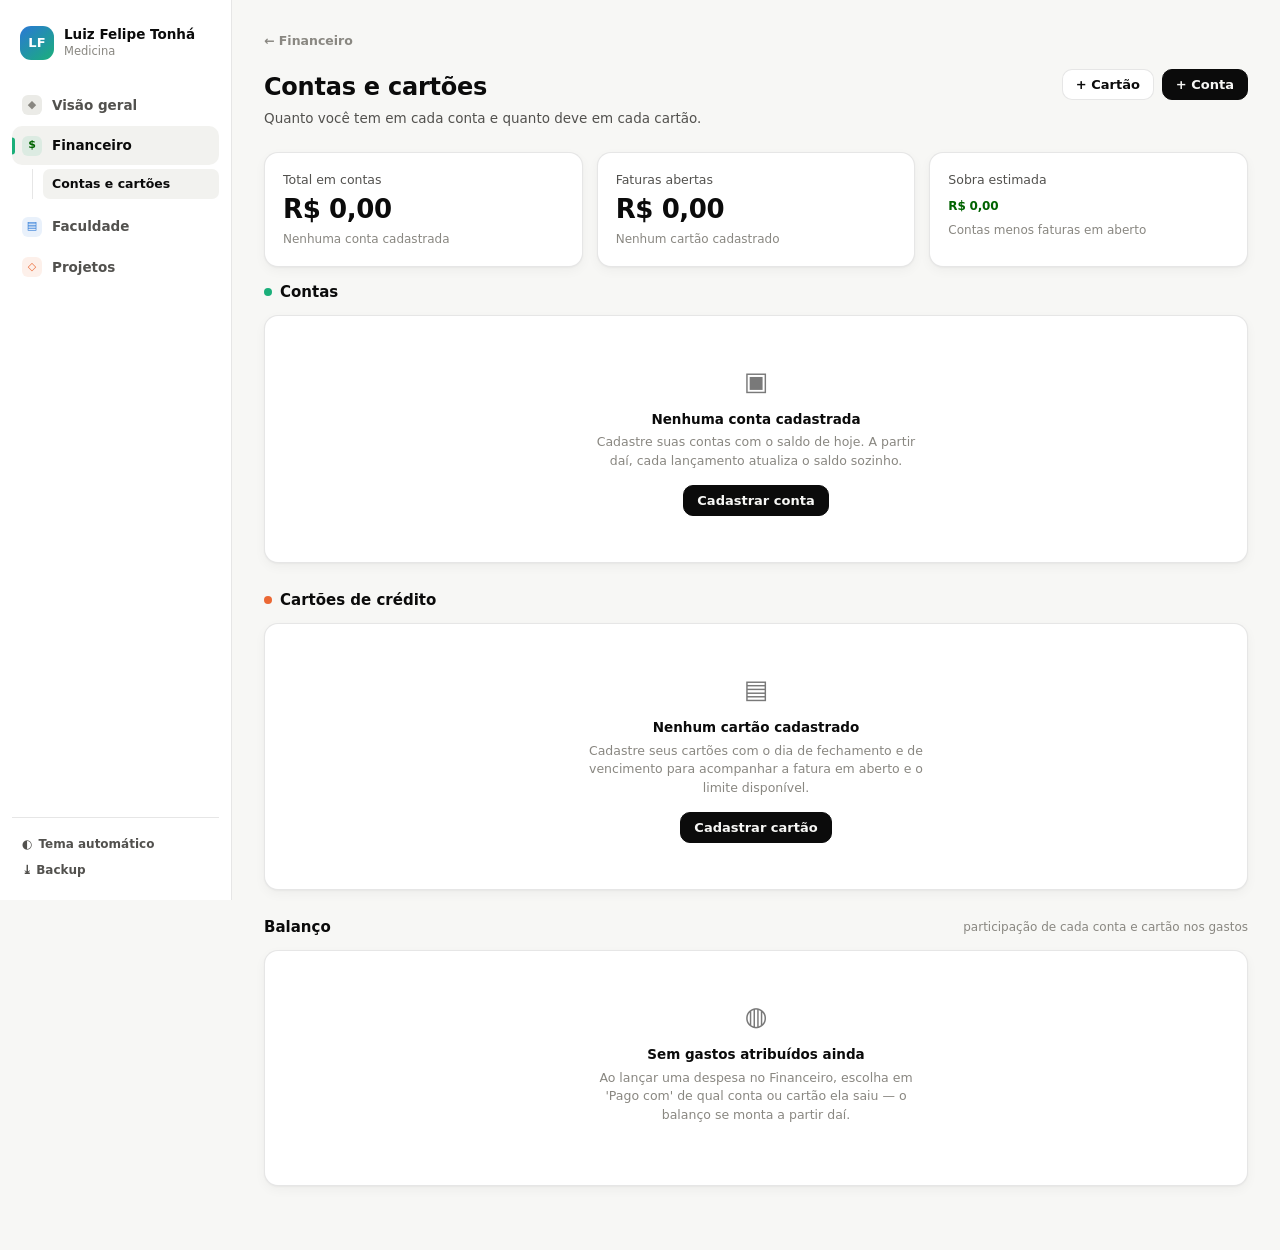
==== dashboard/contas.html @ 267f43b7 "Página por disciplina, contas e cartões, e barra lateral personalizada Barra lateral - Passa a ident" ====
<!doctype html>
<html lang="pt-BR">
<head>
  <meta charset="utf-8" />
  <meta name="viewport" content="width=device-width, initial-scale=1" />
  <title>Contas e cartões · Organizador</title>
  <link rel="stylesheet" href="theme.css" />
</head>
<body>
  <div class="app">
    <nav class="sidebar" id="sidebar"></nav>
    <main class="main">
      <div class="wrap">
        <a class="voltar" href="financeiro.html">← Financeiro</a>

        <header class="topbar">
          <div>
            <h1>Contas e cartões</h1>
            <p class="sub">Quanto você tem em cada conta e quanto deve em cada cartão.</p>
          </div>
          <div class="topbar-actions">
            <button class="btn" id="btn-cartao">+ Cartão</button>
            <button class="btn primary" id="btn-conta">+ Conta</button>
          </div>
        </header>

        <div id="avisos"></div>

        <div class="grid g3" style="margin-bottom:14px;">
          <div class="card">
            <div class="stat-label">Total em contas</div>
            <div class="stat-value num" id="s-total">—</div>
            <div class="stat-sub" id="s-total-d"></div>
          </div>
          <div class="card">
            <div class="stat-label">Faturas abertas</div>
            <div class="stat-value num" id="s-faturas">—</div>
            <div class="stat-sub" id="s-faturas-d"></div>
          </div>
          <div class="card">
            <div class="stat-label">Sobra estimada</div>
            <div class="stat-value num" id="s-sobra">—</div>
            <div class="stat-sub">Contas menos faturas em aberto</div>
          </div>
        </div>

        <section class="section" style="margin-top:8px;">
          <div class="section-head">
            <h2 class="section-title"><span class="swatch financeiro"></span>Contas</h2>
            <span class="card-note" id="contas-resumo"></span>
          </div>
          <div id="contas"></div>
        </section>

        <section class="section">
          <div class="section-head">
            <h2 class="section-title"><span class="swatch projetos"></span>Cartões de crédito</h2>
            <span class="card-note" id="cartoes-resumo"></span>
          </div>
          <div id="cartoes"></div>
        </section>

        <section class="section">
          <div class="section-head">
            <h2 class="section-title">Balanço</h2>
            <span class="card-note">participação de cada conta e cartão nos gastos</span>
          </div>
          <div class="card">
            <div id="balanco"></div>
          </div>
        </section>
      </div>
    </main>
  </div>

  <script src="data.js"></script>
  <script src="store.js"></script>
  <script src="ui.js"></script>
  <script src="financas.js"></script>
  <script src="contas.js"></script>
</body>
</html>
---- dashboard/theme.css ----
/* ===========================================================================
   Organizador Pessoal — design system
   Tema claro por padrão, escuro via [data-theme="dark"] ou preferência do SO.
   Cores de dados: paleta categórica validada (CVD-safe) — ver README.
   =========================================================================== */

:root {
  color-scheme: light;

  /* Superfícies e tinta */
  --page: #f7f7f5;
  --surface: #ffffff;
  --surface-2: #f2f2ef;
  --surface-3: #ebebe7;
  --border: rgba(11, 11, 11, 0.10);
  --border-strong: rgba(11, 11, 11, 0.18);
  --ink: #0b0b0b;
  --ink-2: #52514e;
  --ink-muted: #898781;

  /* Séries categóricas (identidade dos pilares) */
  --s-faculdade: #2a78d6;
  --s-projetos: #eb6834;
  --s-financeiro: #1baf7a;
  --s-faculdade-wash: rgba(42, 120, 214, 0.10);
  --s-projetos-wash: rgba(235, 104, 52, 0.10);
  --s-financeiro-wash: rgba(27, 175, 122, 0.10);

  /* Status (reservado — nunca usado como série) */
  --st-good: #0ca30c;
  --st-warning: #fab219;
  --st-serious: #ec835a;
  --st-critical: #d03b3b;
  --st-good-wash: rgba(12, 163, 12, 0.10);
  --st-warning-wash: rgba(250, 178, 25, 0.14);
  --st-critical-wash: rgba(208, 59, 59, 0.10);
  --success-text: #006300;

  /* Chrome de gráfico */
  --grid: #e1e0d9;
  --axis: #c3c2b7;
  --track: #e8e8e4;

  --r-lg: 14px;
  --r-md: 10px;
  --r-sm: 7px;
  --shadow: 0 1px 2px rgba(11, 11, 11, 0.04), 0 4px 12px rgba(11, 11, 11, 0.04);
  --shadow-pop: 0 8px 32px rgba(11, 11, 11, 0.16);
  --sidebar-w: 232px;
  --font: system-ui, -apple-system, "Segoe UI", Roboto, sans-serif;
}

@media (prefers-color-scheme: dark) {
  :root:where(:not([data-theme="light"])) {
    color-scheme: dark;
    --page: #0e0f11;
    --surface: #161719;
    --surface-2: #1d1f22;
    --surface-3: #24262a;
    --border: rgba(255, 255, 255, 0.10);
    --border-strong: rgba(255, 255, 255, 0.20);
    --ink: #ffffff;
    --ink-2: #c3c2b7;
    --ink-muted: #898781;

    --s-faculdade: #3987e5;
    --s-projetos: #d95926;
    --s-financeiro: #199e70;
    --s-faculdade-wash: rgba(57, 135, 229, 0.16);
    --s-projetos-wash: rgba(217, 89, 38, 0.16);
    --s-financeiro-wash: rgba(25, 158, 112, 0.16);

    --st-good-wash: rgba(12, 163, 12, 0.16);
    --st-warning-wash: rgba(250, 178, 25, 0.16);
    --st-critical-wash: rgba(208, 59, 59, 0.16);
    --success-text: #0ca30c;

    --grid: #2c2c2a;
    --axis: #383835;
    --track: #26282b;
    --shadow: 0 1px 2px rgba(0, 0, 0, 0.3), 0 4px 12px rgba(0, 0, 0, 0.24);
    --shadow-pop: 0 8px 32px rgba(0, 0, 0, 0.5);
  }
}

:root[data-theme="dark"] {
  color-scheme: dark;
  --page: #0e0f11;
  --surface: #161719;
  --surface-2: #1d1f22;
  --surface-3: #24262a;
  --border: rgba(255, 255, 255, 0.10);
  --border-strong: rgba(255, 255, 255, 0.20);
  --ink: #ffffff;
  --ink-2: #c3c2b7;
  --ink-muted: #898781;

  --s-faculdade: #3987e5;
  --s-projetos: #d95926;
  --s-financeiro: #199e70;
  --s-faculdade-wash: rgba(57, 135, 229, 0.16);
  --s-projetos-wash: rgba(217, 89, 38, 0.16);
  --s-financeiro-wash: rgba(25, 158, 112, 0.16);

  --st-good-wash: rgba(12, 163, 12, 0.16);
  --st-warning-wash: rgba(250, 178, 25, 0.16);
  --st-critical-wash: rgba(208, 59, 59, 0.16);
  --success-text: #0ca30c;

  --grid: #2c2c2a;
  --axis: #383835;
  --track: #26282b;
  --shadow: 0 1px 2px rgba(0, 0, 0, 0.3), 0 4px 12px rgba(0, 0, 0, 0.24);
  --shadow-pop: 0 8px 32px rgba(0, 0, 0, 0.5);
}

* { box-sizing: border-box; }

html, body { margin: 0; padding: 0; }

body {
  font-family: var(--font);
  background: var(--page);
  color: var(--ink);
  min-height: 100vh;
  font-size: 14px;
  line-height: 1.5;
  -webkit-font-smoothing: antialiased;
}

a { color: inherit; }

.app { display: flex; min-height: 100vh; }

/* ------------------------------- Sidebar -------------------------------- */

.sidebar {
  width: var(--sidebar-w);
  flex-shrink: 0;
  background: var(--surface);
  border-right: 1px solid var(--border);
  padding: 18px 12px;
  position: sticky;
  top: 0;
  height: 100vh;
  display: flex;
  flex-direction: column;
}

.brand {
  display: flex;
  align-items: center;
  gap: 10px;
  padding: 8px;
  margin-bottom: 18px;
  border-radius: var(--r-md);
  text-decoration: none;
  color: inherit;
  transition: background 0.14s;
}

.brand:hover { background: var(--surface-2); }

.brand-mark {
  width: 34px;
  height: 34px;
  border-radius: 11px;
  background: linear-gradient(140deg, var(--s-faculdade), var(--s-financeiro));
  color: #fff;
  display: grid;
  place-items: center;
  font-weight: 700;
  font-size: 13px;
  letter-spacing: 0.02em;
  flex-shrink: 0;
}

.brand-text { min-width: 0; }
.brand-name {
  font-size: 13.5px;
  font-weight: 650;
  line-height: 1.25;
  white-space: nowrap;
  overflow: hidden;
  text-overflow: ellipsis;
}
.brand-sub { font-size: 11.5px; color: var(--ink-muted); }

.nav { display: flex; flex-direction: column; gap: 2px; }

.nav-item {
  position: relative;
  display: flex;
  align-items: center;
  gap: 10px;
  padding: 9px 10px;
  border-radius: var(--r-md);
  color: var(--ink-2);
  text-decoration: none;
  font-size: 13.5px;
  font-weight: 550;
  transition: background 0.14s, color 0.14s, transform 0.14s;
}

.nav-item:hover { background: var(--surface-2); color: var(--ink); }
.nav-item:active { transform: scale(0.985); }
.nav-item.active { background: var(--surface-2); color: var(--ink); font-weight: 650; }

/* Marcador do item aberto, na cor do próprio pilar. */
.nav-item.active::before {
  content: "";
  position: absolute;
  left: 0;
  top: 50%;
  transform: translateY(-50%);
  width: 3px;
  height: 17px;
  border-radius: 0 3px 3px 0;
  background: var(--ink);
}
.nav-item.active:has(.nav-icon.financeiro)::before { background: var(--s-financeiro); }
.nav-item.active:has(.nav-icon.faculdade)::before { background: var(--s-faculdade); }
.nav-item.active:has(.nav-icon.projetos)::before { background: var(--s-projetos); }

.nav-icon {
  width: 20px;
  height: 20px;
  flex-shrink: 0;
  display: grid;
  place-items: center;
  border-radius: 6px;
  font-size: 11px;
  background: var(--surface-3);
  color: var(--ink-muted);
  transition: background 0.14s, color 0.14s;
}

.nav-icon.financeiro { background: var(--s-financeiro-wash); color: var(--success-text); }
.nav-icon.faculdade { background: var(--s-faculdade-wash); color: var(--s-faculdade); }
.nav-icon.projetos { background: var(--s-projetos-wash); color: var(--s-projetos); }

.nav-label { overflow: hidden; text-overflow: ellipsis; white-space: nowrap; }

.nav-count {
  margin-left: auto;
  font-size: 11px;
  font-weight: 650;
  color: var(--ink-muted);
  background: var(--surface-3);
  border-radius: 999px;
  padding: 1px 7px;
  font-variant-numeric: tabular-nums;
  flex-shrink: 0;
}

.nav-count.alert { background: var(--st-critical-wash); color: var(--st-critical); }

/* Sub-itens da seção aberta (contas, disciplinas). */
.nav-sub {
  display: flex;
  flex-direction: column;
  gap: 1px;
  margin: 2px 0 6px 20px;
  padding-left: 10px;
  border-left: 1px solid var(--border);
  animation: revelar 0.18s ease;
}

@keyframes revelar { from { opacity: 0; transform: translateY(-3px); } }

.nav-subitem {
  padding: 6px 9px;
  border-radius: var(--r-sm);
  color: var(--ink-muted);
  text-decoration: none;
  font-size: 12.5px;
  font-weight: 520;
  white-space: nowrap;
  overflow: hidden;
  text-overflow: ellipsis;
  transition: background 0.12s, color 0.12s;
}

.nav-subitem:hover { background: var(--surface-2); color: var(--ink); }
.nav-subitem.active { color: var(--ink); font-weight: 640; background: var(--surface-2); }

.sidebar-foot {
  margin-top: auto;
  padding-top: 14px;
  border-top: 1px solid var(--border);
  display: flex;
  flex-direction: column;
  gap: 2px;
}

.sidebar-foot .btn { width: 100%; justify-content: flex-start; }

/* -------------------------------- Main ---------------------------------- */

.main { flex: 1; min-width: 0; padding: 28px 32px 64px; }
.wrap { max-width: 1160px; margin: 0 auto; }

.topbar {
  display: flex;
  justify-content: space-between;
  align-items: flex-start;
  gap: 16px;
  flex-wrap: wrap;
  margin-bottom: 24px;
}

.topbar h1 { margin: 0; font-size: 24px; font-weight: 680; letter-spacing: -0.01em; }
.topbar .sub { margin: 3px 0 0; color: var(--ink-2); font-size: 13.5px; }
.topbar-actions { display: flex; gap: 8px; align-items: center; flex-wrap: wrap; }

/* ------------------------------- Buttons -------------------------------- */

.btn {
  border: 1px solid var(--border);
  background: var(--surface);
  color: var(--ink);
  padding: 7px 13px;
  border-radius: var(--r-md);
  font-size: 13px;
  font-weight: 600;
  font-family: var(--font);
  cursor: pointer;
  display: inline-flex;
  align-items: center;
  gap: 6px;
  transition: background 0.12s, border-color 0.12s;
  white-space: nowrap;
}

.btn:hover { background: var(--surface-2); border-color: var(--border-strong); }

.btn.primary { background: var(--ink); color: var(--page); border-color: var(--ink); }
.btn.primary:hover { opacity: 0.88; background: var(--ink); }

.btn.ghost { background: transparent; border-color: transparent; color: var(--ink-2); }
.btn.ghost:hover { background: var(--surface-2); color: var(--ink); }

.btn.danger { color: var(--st-critical); border-color: var(--border); background: transparent; }
.btn.danger:hover { background: var(--st-critical-wash); border-color: var(--st-critical); }

.btn.sm { padding: 4px 9px; font-size: 12px; }
.btn.icon { padding: 6px 8px; }
.btn:disabled { opacity: 0.45; cursor: not-allowed; }

/* -------------------------------- Cards --------------------------------- */

.grid { display: grid; gap: 14px; }
.g2 { grid-template-columns: repeat(2, minmax(0, 1fr)); }
.g3 { grid-template-columns: repeat(3, minmax(0, 1fr)); }
.g4 { grid-template-columns: repeat(4, minmax(0, 1fr)); }
.g-auto { grid-template-columns: repeat(auto-fit, minmax(260px, 1fr)); }

.card {
  background: var(--surface);
  border: 1px solid var(--border);
  border-radius: var(--r-lg);
  padding: 18px;
  box-shadow: var(--shadow);
  min-width: 0;
}

.card-head {
  display: flex;
  justify-content: space-between;
  align-items: center;
  gap: 10px;
  margin-bottom: 14px;
}

.card-title { font-size: 13.5px; font-weight: 650; display: flex; align-items: center; gap: 8px; margin: 0; }
.card-note { font-size: 12px; color: var(--ink-muted); }

.swatch { width: 8px; height: 8px; border-radius: 50%; flex-shrink: 0; }
.swatch.faculdade { background: var(--s-faculdade); }
.swatch.projetos { background: var(--s-projetos); }
.swatch.financeiro { background: var(--s-financeiro); }

/* Cartão clicável de pilar */
.pillar {
  display: block;
  text-decoration: none;
  color: inherit;
  transition: border-color 0.14s, transform 0.14s, box-shadow 0.14s;
}
.pillar:hover { border-color: var(--border-strong); transform: translateY(-1px); box-shadow: var(--shadow-pop); }
.pillar .arrow { color: var(--ink-muted); font-size: 12px; margin-top: 12px; }

/* ------------------------- Números / stat tiles -------------------------- */

.stat-label { font-size: 12.5px; color: var(--ink-2); margin-bottom: 5px; }
.stat-value { font-size: 26px; font-weight: 670; letter-spacing: -0.015em; line-height: 1.15; }
.hero-value { font-size: 48px; font-weight: 680; letter-spacing: -0.025em; line-height: 1.05; }
.stat-sub { font-size: 12px; color: var(--ink-muted); margin-top: 5px; }

.delta { font-size: 12px; font-weight: 620; display: inline-flex; align-items: center; gap: 3px; }
.delta.up { color: var(--success-text); }
.delta.down { color: var(--st-critical); }
.delta.flat { color: var(--ink-muted); }

.num { font-variant-numeric: tabular-nums; }

/* -------------------------------- Listas -------------------------------- */

.list { list-style: none; margin: 0; padding: 0; }

.list li {
  display: flex;
  align-items: center;
  gap: 10px;
  padding: 10px 0;
  border-bottom: 1px solid var(--border);
  font-size: 13px;
}

.list li:last-child { border-bottom: none; }
.list .grow { flex: 1; min-width: 0; }

/* Linha inteira clicável (disciplina → sua página) */
.linha-link { text-decoration: none; color: inherit; display: block; border-radius: var(--r-sm); }
.linha-link:hover .title { text-decoration: underline; }
.list .title { font-weight: 550; }
.list .meta { font-size: 12px; color: var(--ink-muted); margin-top: 1px; }

.row-actions { display: flex; gap: 2px; opacity: 0; transition: opacity 0.12s; }
.list li:hover .row-actions, .list li:focus-within .row-actions { opacity: 1; }
@media (hover: none) { .row-actions { opacity: 1; } }

/* ------------------------------- Badges --------------------------------- */

.badge {
  font-size: 11px;
  font-weight: 620;
  padding: 2px 8px;
  border-radius: 999px;
  background: var(--surface-3);
  color: var(--ink-2);
  white-space: nowrap;
  display: inline-flex;
  align-items: center;
  gap: 4px;
}

.badge.faculdade { background: var(--s-faculdade-wash); color: var(--s-faculdade); }
.badge.projetos { background: var(--s-projetos-wash); color: var(--s-projetos); }
.badge.financeiro { background: var(--s-financeiro-wash); color: var(--success-text); }

/* Urgência — sempre com rótulo textual, nunca só cor */
.badge.atrasado { background: var(--st-critical-wash); color: var(--st-critical); }
.badge.hoje { background: var(--st-critical-wash); color: var(--st-critical); }
.badge.urgente { background: var(--st-warning-wash); color: #8a5d00; }
.badge.proximo { background: var(--surface-3); color: var(--ink-2); }
.badge.futuro { background: var(--surface-3); color: var(--ink-muted); }
.badge.feito { background: var(--st-good-wash); color: var(--success-text); }

:root[data-theme="dark"] .badge.urgente,
:root:where(:not([data-theme="light"])) .badge.urgente { color: var(--st-warning); }
@media (prefers-color-scheme: light) {
  :root:where(:not([data-theme="dark"])) .badge.urgente { color: #8a5d00; }
}

/* ------------------------------- Avisos --------------------------------- */

.notice {
  display: flex;
  gap: 10px;
  align-items: flex-start;
  padding: 12px 14px;
  border-radius: var(--r-md);
  font-size: 13px;
  border: 1px solid;
  margin-bottom: 10px;
}

.notice .ic { font-weight: 700; flex-shrink: 0; }
.notice.critical { background: var(--st-critical-wash); border-color: var(--st-critical); }
.notice.warning { background: var(--st-warning-wash); border-color: var(--st-warning); }
.notice.info { background: var(--surface-2); border-color: var(--border); }

/* ------------------------------ Gráficos -------------------------------- */

.chart-row { display: flex; align-items: center; gap: 10px; margin-bottom: 9px; }
.chart-row:last-child { margin-bottom: 0; }
.chart-name { width: 120px; flex-shrink: 0; font-size: 12.5px; color: var(--ink-2); }
.chart-track { flex: 1; background: var(--track); border-radius: 4px; height: 14px; overflow: hidden; }

.chart-bar {
  height: 100%;
  border-radius: 0 4px 4px 0;
  transition: width 0.35s cubic-bezier(0.4, 0, 0.2, 1);
  min-width: 2px;
}

.chart-value {
  width: 96px;
  flex-shrink: 0;
  text-align: right;
  font-size: 12.5px;
  font-weight: 600;
  font-variant-numeric: tabular-nums;
}

/* Colunas mensais (receitas x despesas) — alturas vêm do JS, em pixels. */
.cols { display: flex; align-items: flex-end; gap: 14px; padding-top: 8px; }
.col-group { flex: 1; display: flex; flex-direction: column; align-items: center; gap: 6px; min-width: 0; }
/* 2px de respiro entre as duas barras do mês: o vão separa, não uma borda. */
.col-bars { display: flex; align-items: flex-end; gap: 2px; width: 100%; justify-content: center; }

/* Barra fina com topo arredondado; encolhe em telas estreitas mas nunca
   ultrapassa 22px de espessura. */
.col-bar {
  flex: 1 1 0;
  min-width: 0;
  max-width: 22px;
  border-radius: 4px 4px 0 0;
  transition: height 0.35s cubic-bezier(0.4, 0, 0.2, 1);
}

.col-label { font-size: 11.5px; color: var(--ink-muted); white-space: nowrap; }

.legend { display: flex; gap: 14px; flex-wrap: wrap; margin-top: 12px; }
.legend-item { display: flex; align-items: center; gap: 6px; font-size: 12px; color: var(--ink-2); }
.legend-key { width: 9px; height: 9px; border-radius: 2px; flex-shrink: 0; }

/* Par de números dentro de um card (renda estimada / já faturado) */
.mini-stats {
  display: flex;
  gap: 20px;
  flex-wrap: wrap;
  padding: 10px 12px;
  background: var(--surface-2);
  border-radius: var(--r-md);
  margin-bottom: 12px;
}

.mini-valor { font-size: 16px; font-weight: 660; }

/* Medidor de meta */
.meter { margin-bottom: 16px; min-width: 220px; }
.meter:last-child { margin-bottom: 0; }
.meter-head { display: flex; justify-content: space-between; gap: 10px; align-items: baseline; margin-bottom: 6px; }
.meter-track { background: var(--track); border-radius: 4px; height: 10px; overflow: hidden; }
.meter-fill { height: 100%; border-radius: 4px; transition: width 0.35s ease; }

/* ------------------------------- Tabela --------------------------------- */

.table-wrap { overflow-x: auto; border: 1px solid var(--border); border-radius: var(--r-md); background: var(--surface); }

table.sheet { width: 100%; border-collapse: collapse; font-size: 13px; }

table.sheet th {
  text-align: left;
  background: var(--surface-2);
  color: var(--ink-2);
  font-weight: 620;
  font-size: 12px;
  padding: 9px 12px;
  border-bottom: 1px solid var(--border);
  white-space: nowrap;
  position: sticky;
  top: 0;
}

table.sheet td { padding: 9px 12px; border-bottom: 1px solid var(--border); vertical-align: middle; }
table.sheet tbody tr:last-child td { border-bottom: none; }
table.sheet tbody tr:hover { background: var(--surface-2); }
table.sheet td.right { text-align: right; font-variant-numeric: tabular-nums; font-weight: 600; }
table.sheet .row-actions { justify-content: flex-end; }

.tfoot-row { background: var(--surface-2); font-weight: 650; }
.tfoot-row td { border-top: 1px solid var(--border); }

/* ----------------------------- Estado vazio ------------------------------ */

.empty { text-align: center; padding: 28px 16px; }
.empty-icon { font-size: 26px; margin-bottom: 8px; opacity: 0.55; }
.empty-title { font-weight: 620; font-size: 13.5px; margin-bottom: 4px; }
.empty-text { font-size: 12.5px; color: var(--ink-muted); margin-bottom: 14px; max-width: 340px; margin-inline: auto; }

/* -------------------------------- Modal --------------------------------- */

.backdrop {
  position: fixed;
  inset: 0;
  background: rgba(11, 11, 11, 0.45);
  backdrop-filter: blur(2px);
  display: grid;
  place-items: center;
  padding: 20px;
  z-index: 100;
  animation: fade 0.14s ease;
}

@keyframes fade { from { opacity: 0; } }
@keyframes pop { from { opacity: 0; transform: translateY(6px) scale(0.99); } }

.modal {
  background: var(--surface);
  border: 1px solid var(--border);
  border-radius: var(--r-lg);
  box-shadow: var(--shadow-pop);
  width: 100%;
  max-width: 460px;
  max-height: 88vh;
  overflow-y: auto;
  animation: pop 0.16s ease;
}

.modal-head { padding: 18px 20px 0; }
.modal-title { font-size: 16px; font-weight: 660; margin: 0; }
.modal-desc { font-size: 12.5px; color: var(--ink-muted); margin: 4px 0 0; }
.modal-body { padding: 16px 20px; display: flex; flex-direction: column; gap: 13px; }
.modal-foot { padding: 0 20px 18px; display: flex; gap: 8px; justify-content: flex-end; }

.field { display: flex; flex-direction: column; gap: 5px; }
.field label { font-size: 12.5px; font-weight: 570; color: var(--ink-2); }
.field .hint { font-size: 11.5px; color: var(--ink-muted); }

.input,
.field input,
.field select,
.field textarea {
  width: 100%;
  background: var(--surface);
  border: 1px solid var(--border-strong);
  color: var(--ink);
  padding: 8px 10px;
  border-radius: var(--r-sm);
  font-size: 13.5px;
  font-family: var(--font);
}

.field textarea { resize: vertical; min-height: 62px; }

.input:focus,
.field input:focus,
.field select:focus,
.field textarea:focus {
  outline: 2px solid var(--s-faculdade);
  outline-offset: -1px;
  border-color: var(--s-faculdade);
}

.field .err { font-size: 11.5px; color: var(--st-critical); }

.seg { display: flex; gap: 0; border: 1px solid var(--border-strong); border-radius: var(--r-sm); overflow: hidden; }
.seg button {
  flex: 1;
  padding: 8px;
  border: none;
  background: var(--surface);
  color: var(--ink-2);
  font-size: 13px;
  font-weight: 600;
  font-family: var(--font);
  cursor: pointer;
}
.seg button + button { border-left: 1px solid var(--border-strong); }
.seg button[aria-pressed="true"] { background: var(--ink); color: var(--page); }

/* -------------------------------- Toast --------------------------------- */

.toasts { position: fixed; bottom: 20px; left: 50%; transform: translateX(-50%); z-index: 200; display: flex; flex-direction: column; gap: 8px; align-items: center; }

.toast {
  background: var(--ink);
  color: var(--page);
  padding: 9px 16px;
  border-radius: 999px;
  font-size: 13px;
  font-weight: 550;
  box-shadow: var(--shadow-pop);
  animation: pop 0.16s ease;
  display: flex;
  align-items: center;
  gap: 8px;
}

.toast button { background: none; border: none; color: inherit; font-weight: 700; cursor: pointer; font-size: 12px; text-decoration: underline; font-family: var(--font); }

/* ------------------------------ Utilitários ------------------------------ */

/* Link de volta nas páginas de detalhe */
.voltar {
  display: inline-flex;
  align-items: center;
  gap: 5px;
  font-size: 12.5px;
  font-weight: 570;
  color: var(--ink-muted);
  text-decoration: none;
  margin-bottom: 14px;
  padding: 4px 8px 4px 0;
  transition: color 0.12s;
}
.voltar:hover { color: var(--ink); }

/* Nota lançada de uma avaliação */
.nota-chip {
  font-size: 13px;
  font-weight: 700;
  font-variant-numeric: tabular-nums;
  background: var(--s-faculdade-wash);
  color: var(--s-faculdade);
  border-radius: var(--r-sm);
  padding: 3px 10px;
  white-space: nowrap;
}

/* Corpo de um resumo — preserva as quebras de linha digitadas */
.resumo-texto {
  font-size: 13px;
  color: var(--ink-2);
  white-space: pre-wrap;
  line-height: 1.6;
  max-height: 260px;
  overflow-y: auto;
}

.section { margin-top: 26px; }
.section-head { display: flex; justify-content: space-between; align-items: center; gap: 12px; margin-bottom: 12px; flex-wrap: wrap; }
.section-title { font-size: 15px; font-weight: 660; margin: 0; display: flex; align-items: center; gap: 8px; }
.muted { color: var(--ink-muted); }
.hidden { display: none !important; }
.filters { display: flex; gap: 8px; flex-wrap: wrap; align-items: center; margin-bottom: 14px; }
.filters .input { width: auto; min-width: 150px; }
.check { width: 16px; height: 16px; accent-color: var(--s-financeiro); cursor: pointer; flex-shrink: 0; }
.strike { text-decoration: line-through; color: var(--ink-muted); }

.google-state { display: flex; align-items: center; gap: 8px; font-size: 12.5px; color: var(--ink-muted); }
.google-dot { width: 7px; height: 7px; border-radius: 50%; background: var(--ink-muted); }
.google-state.on { color: var(--success-text); }
.google-state.on .google-dot { background: var(--st-good); }

/* ------------------------------ Responsivo ------------------------------- */

@media (max-width: 900px) {
  .app { flex-direction: column; }
  .sidebar {
    width: 100%;
    height: auto;
    position: sticky;
    top: 0;
    z-index: 50;
    flex-direction: row;
    align-items: center;
    gap: 2px;
    padding: 10px 12px;
    overflow-x: auto;
    border-right: none;
    border-bottom: 1px solid var(--border);
  }
  .brand { padding: 0 10px 0 0; margin: 0; }
  .brand-text { display: none; }
  .sidebar-foot { display: none; }
  .nav { flex-direction: row; gap: 2px; }
  .nav-item { padding: 7px 11px; white-space: nowrap; }
  .nav-item.active::before { display: none; }
  .nav-sub { display: none; }
  .nav-count { display: none; }
  .main { padding: 20px 16px 48px; }
  /* minmax(0, 1fr) impede que o conteúdo estique a coluna além da tela. */
  .g2, .g3, .g4, .g-auto { grid-template-columns: minmax(0, 1fr); }
  .cols { gap: 8px; }
  .topbar h1 { font-size: 20px; }
  .hero-value { font-size: 38px; }
  .chart-name { width: 92px; }
  .chart-value { width: 84px; }
}

@media (prefers-reduced-motion: reduce) {
  *, *::before, *::after { animation-duration: 0.01ms !important; transition-duration: 0.01ms !important; }
}
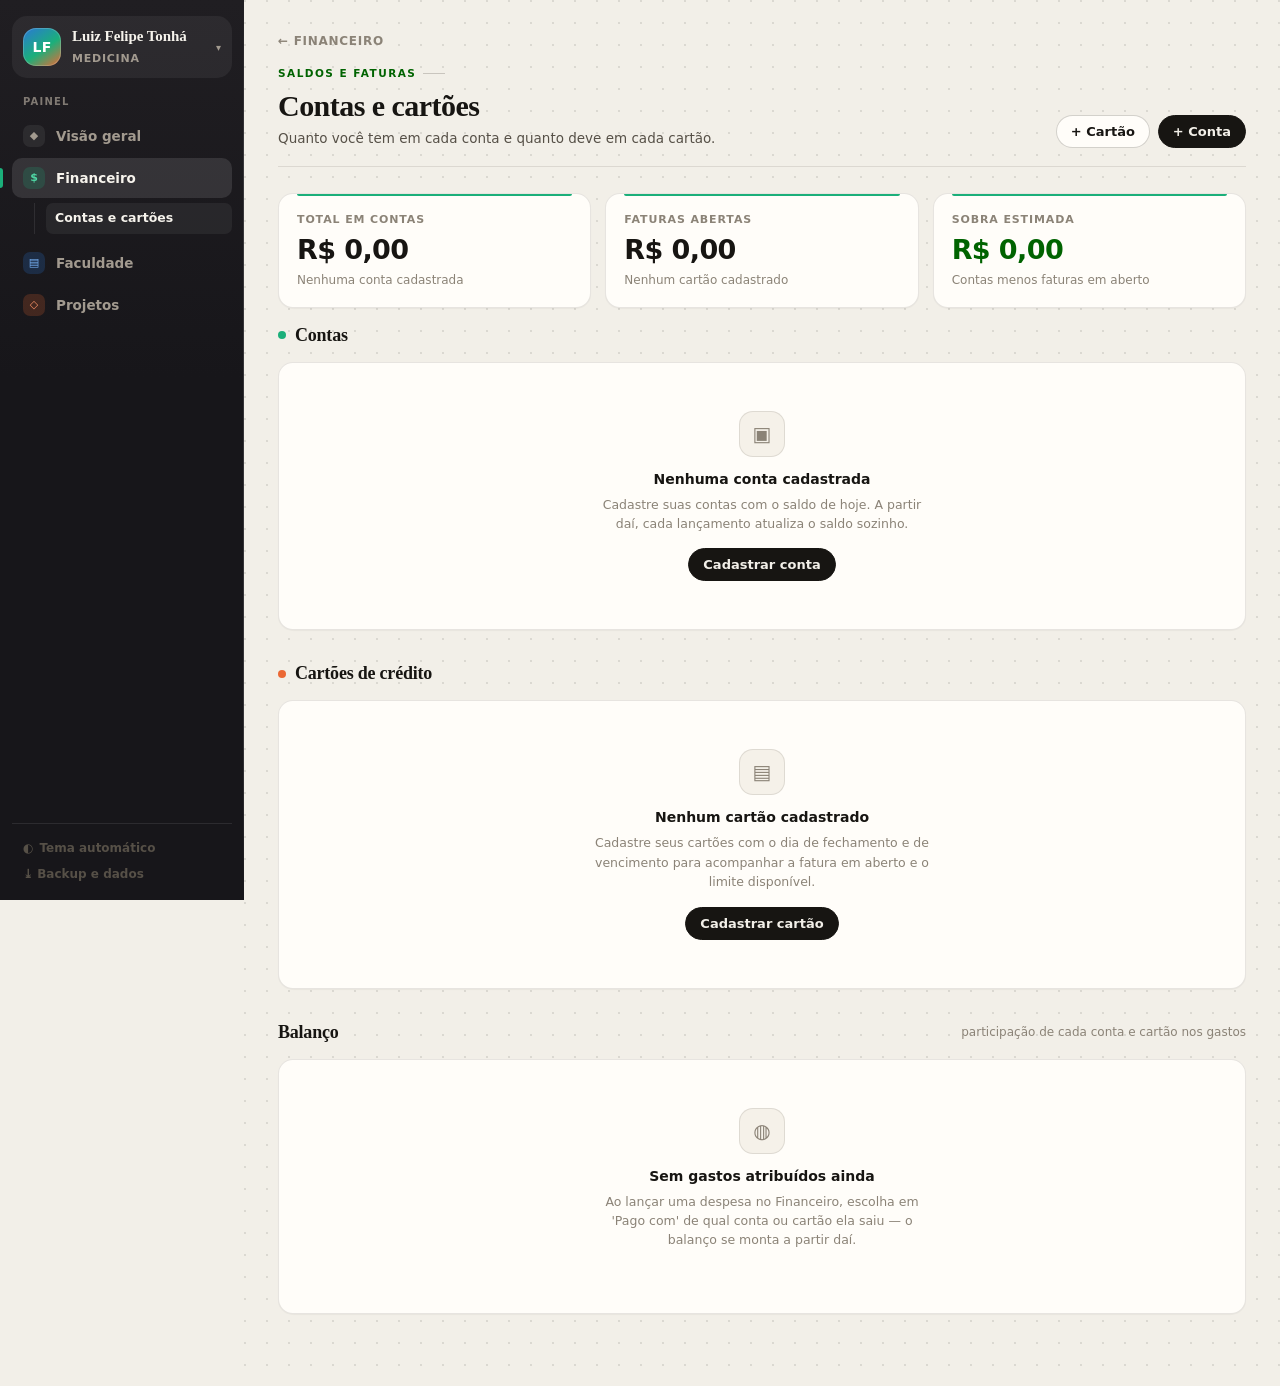
==== commit ea845a18: "Novo visual, perfil com foto e anexos nas disciplinas Repagina o painel e resolve três pedidos que s" ====
--- a/dashboard/contas.html
+++ b/dashboard/contas.html
@@ -4,6 +4,7 @@
   <meta charset="utf-8" />
   <meta name="viewport" content="width=device-width, initial-scale=1" />
   <title>Contas e cartões · Organizador</title>
+  <link rel="icon" href="favicon.svg" type="image/svg+xml" />
   <link rel="stylesheet" href="theme.css" />
 </head>
 <body>
@@ -15,6 +16,7 @@
 
         <header class="topbar">
           <div>
+            <div class="eyebrow financeiro">Saldos e faturas</div>
             <h1>Contas e cartões</h1>
             <p class="sub">Quanto você tem em cada conta e quanto deve em cada cartão.</p>
           </div>
@@ -27,17 +29,17 @@
         <div id="avisos"></div>
 
         <div class="grid g3" style="margin-bottom:14px;">
-          <div class="card">
+          <div class="card tinted financeiro">
             <div class="stat-label">Total em contas</div>
             <div class="stat-value num" id="s-total">—</div>
             <div class="stat-sub" id="s-total-d"></div>
           </div>
-          <div class="card">
+          <div class="card tinted financeiro">
             <div class="stat-label">Faturas abertas</div>
             <div class="stat-value num" id="s-faturas">—</div>
             <div class="stat-sub" id="s-faturas-d"></div>
           </div>
-          <div class="card">
+          <div class="card tinted financeiro">
             <div class="stat-label">Sobra estimada</div>
             <div class="stat-value num" id="s-sobra">—</div>
             <div class="stat-sub">Contas menos faturas em aberto</div>
@@ -74,6 +76,7 @@
   </div>
 
   <script src="data.js"></script>
+  <script src="arquivos.js"></script>
   <script src="store.js"></script>
   <script src="ui.js"></script>
   <script src="financas.js"></script>
--- a/dashboard/theme.css
+++ b/dashboard/theme.css
@@ -1,5 +1,10 @@
 /* ===========================================================================
    Organizador Pessoal — design system
+
+   Direção visual: "caderno clínico". Papel quente, títulos em serifa,
+   coluna lateral escura em ambos os temas (a assinatura do painel) e
+   conteúdo em cartões de traço fino, sem sombra pesada.
+
    Tema claro por padrão, escuro via [data-theme="dark"] ou preferência do SO.
    Cores de dados: paleta categórica validada (CVD-safe) — ver README.
    =========================================================================== */
@@ -8,15 +13,25 @@
   color-scheme: light;
 
   /* Superfícies e tinta */
-  --page: #f7f7f5;
-  --surface: #ffffff;
-  --surface-2: #f2f2ef;
-  --surface-3: #ebebe7;
-  --border: rgba(11, 11, 11, 0.10);
-  --border-strong: rgba(11, 11, 11, 0.18);
-  --ink: #0b0b0b;
-  --ink-2: #52514e;
-  --ink-muted: #898781;
+  --page: #f2efe8;
+  --page-2: #e8e3d9;
+  --surface: #fffdf9;
+  --surface-2: #f5f1e9;
+  --surface-3: #eae5da;
+  --border: rgba(36, 30, 22, 0.11);
+  --border-strong: rgba(36, 30, 22, 0.20);
+  --ink: #171512;
+  --ink-2: #565047;
+  --ink-muted: #8b8377;
+
+  /* Coluna lateral — escura nos dois temas, é a marca do painel */
+  --nav-bg: #17161a;
+  --nav-bg-2: #201e22;
+  --nav-ink: #f6f3ec;
+  --nav-ink-2: #a29a8f;
+  --nav-border: rgba(255, 255, 255, 0.09);
+  --nav-hover: rgba(255, 255, 255, 0.06);
+  --nav-active: rgba(255, 255, 255, 0.11);
 
   /* Séries categóricas (identidade dos pilares) */
   --s-faculdade: #2a78d6;
@@ -37,81 +52,107 @@
   --success-text: #006300;
 
   /* Chrome de gráfico */
-  --grid: #e1e0d9;
-  --axis: #c3c2b7;
-  --track: #e8e8e4;
-
-  --r-lg: 14px;
+  --grid: #ded8cc;
+  --axis: #c0b9aa;
+  --track: #e6e1d6;
+
+  --r-xl: 20px;
+  --r-lg: 15px;
   --r-md: 10px;
   --r-sm: 7px;
-  --shadow: 0 1px 2px rgba(11, 11, 11, 0.04), 0 4px 12px rgba(11, 11, 11, 0.04);
-  --shadow-pop: 0 8px 32px rgba(11, 11, 11, 0.16);
-  --sidebar-w: 232px;
-  --font: system-ui, -apple-system, "Segoe UI", Roboto, sans-serif;
+  --shadow: 0 1px 1px rgba(36, 30, 22, 0.04);
+  --shadow-lift: 0 2px 4px rgba(36, 30, 22, 0.05), 0 12px 28px -12px rgba(36, 30, 22, 0.16);
+  --shadow-pop: 0 24px 60px -18px rgba(20, 16, 10, 0.42);
+  --sidebar-w: 244px;
+
+  --font: system-ui, -apple-system, "Segoe UI", Roboto, "Helvetica Neue", Arial, sans-serif;
+  --font-display: ui-serif, "Iowan Old Style", "Palatino Linotype", Palatino, "Book Antiqua", Georgia, serif;
 }
 
 @media (prefers-color-scheme: dark) {
   :root:where(:not([data-theme="light"])) {
     color-scheme: dark;
-    --page: #0e0f11;
-    --surface: #161719;
-    --surface-2: #1d1f22;
-    --surface-3: #24262a;
+    --page: #121114;
+    --page-2: #0c0b0e;
+    --surface: #1a191d;
+    --surface-2: #211f24;
+    --surface-3: #2a282e;
     --border: rgba(255, 255, 255, 0.10);
     --border-strong: rgba(255, 255, 255, 0.20);
-    --ink: #ffffff;
-    --ink-2: #c3c2b7;
-    --ink-muted: #898781;
-
-    --s-faculdade: #3987e5;
-    --s-projetos: #d95926;
-    --s-financeiro: #199e70;
-    --s-faculdade-wash: rgba(57, 135, 229, 0.16);
-    --s-projetos-wash: rgba(217, 89, 38, 0.16);
-    --s-financeiro-wash: rgba(25, 158, 112, 0.16);
-
-    --st-good-wash: rgba(12, 163, 12, 0.16);
-    --st-warning-wash: rgba(250, 178, 25, 0.16);
-    --st-critical-wash: rgba(208, 59, 59, 0.16);
-    --success-text: #0ca30c;
-
-    --grid: #2c2c2a;
-    --axis: #383835;
-    --track: #26282b;
-    --shadow: 0 1px 2px rgba(0, 0, 0, 0.3), 0 4px 12px rgba(0, 0, 0, 0.24);
-    --shadow-pop: 0 8px 32px rgba(0, 0, 0, 0.5);
+    --ink: #f7f4ee;
+    --ink-2: #b8b1a6;
+    --ink-muted: #857e74;
+
+    --nav-bg: #0b0a0d;
+    --nav-bg-2: #131217;
+    --nav-ink: #f7f4ee;
+    --nav-ink-2: #918a80;
+    --nav-border: rgba(255, 255, 255, 0.08);
+    --nav-hover: rgba(255, 255, 255, 0.05);
+    --nav-active: rgba(255, 255, 255, 0.10);
+
+    --s-faculdade: #4d92e8;
+    --s-projetos: #f0763f;
+    --s-financeiro: #23bd85;
+    --s-faculdade-wash: rgba(77, 146, 232, 0.16);
+    --s-projetos-wash: rgba(240, 118, 63, 0.16);
+    --s-financeiro-wash: rgba(35, 189, 133, 0.16);
+
+    --st-good-wash: rgba(12, 163, 12, 0.18);
+    --st-warning-wash: rgba(250, 178, 25, 0.18);
+    --st-critical-wash: rgba(208, 59, 59, 0.18);
+    --success-text: #3ecb7e;
+    --st-critical: #f0645f;
+
+    --grid: #2e2c32;
+    --axis: #3d3a41;
+    --track: #2a282e;
+    --shadow: 0 1px 1px rgba(0, 0, 0, 0.3);
+    --shadow-lift: 0 2px 4px rgba(0, 0, 0, 0.3), 0 12px 28px -12px rgba(0, 0, 0, 0.6);
+    --shadow-pop: 0 24px 60px -18px rgba(0, 0, 0, 0.75);
   }
 }
 
 :root[data-theme="dark"] {
   color-scheme: dark;
-  --page: #0e0f11;
-  --surface: #161719;
-  --surface-2: #1d1f22;
-  --surface-3: #24262a;
+  --page: #121114;
+  --page-2: #0c0b0e;
+  --surface: #1a191d;
+  --surface-2: #211f24;
+  --surface-3: #2a282e;
   --border: rgba(255, 255, 255, 0.10);
   --border-strong: rgba(255, 255, 255, 0.20);
-  --ink: #ffffff;
-  --ink-2: #c3c2b7;
-  --ink-muted: #898781;
-
-  --s-faculdade: #3987e5;
-  --s-projetos: #d95926;
-  --s-financeiro: #199e70;
-  --s-faculdade-wash: rgba(57, 135, 229, 0.16);
-  --s-projetos-wash: rgba(217, 89, 38, 0.16);
-  --s-financeiro-wash: rgba(25, 158, 112, 0.16);
-
-  --st-good-wash: rgba(12, 163, 12, 0.16);
-  --st-warning-wash: rgba(250, 178, 25, 0.16);
-  --st-critical-wash: rgba(208, 59, 59, 0.16);
-  --success-text: #0ca30c;
-
-  --grid: #2c2c2a;
-  --axis: #383835;
-  --track: #26282b;
-  --shadow: 0 1px 2px rgba(0, 0, 0, 0.3), 0 4px 12px rgba(0, 0, 0, 0.24);
-  --shadow-pop: 0 8px 32px rgba(0, 0, 0, 0.5);
+  --ink: #f7f4ee;
+  --ink-2: #b8b1a6;
+  --ink-muted: #857e74;
+
+  --nav-bg: #0b0a0d;
+  --nav-bg-2: #131217;
+  --nav-ink: #f7f4ee;
+  --nav-ink-2: #918a80;
+  --nav-border: rgba(255, 255, 255, 0.08);
+  --nav-hover: rgba(255, 255, 255, 0.05);
+  --nav-active: rgba(255, 255, 255, 0.10);
+
+  --s-faculdade: #4d92e8;
+  --s-projetos: #f0763f;
+  --s-financeiro: #23bd85;
+  --s-faculdade-wash: rgba(77, 146, 232, 0.16);
+  --s-projetos-wash: rgba(240, 118, 63, 0.16);
+  --s-financeiro-wash: rgba(35, 189, 133, 0.16);
+
+  --st-good-wash: rgba(12, 163, 12, 0.18);
+  --st-warning-wash: rgba(250, 178, 25, 0.18);
+  --st-critical-wash: rgba(208, 59, 59, 0.18);
+  --success-text: #3ecb7e;
+  --st-critical: #f0645f;
+
+  --grid: #2e2c32;
+  --axis: #3d3a41;
+  --track: #2a282e;
+  --shadow: 0 1px 1px rgba(0, 0, 0, 0.3);
+  --shadow-lift: 0 2px 4px rgba(0, 0, 0, 0.3), 0 12px 28px -12px rgba(0, 0, 0, 0.6);
+  --shadow-pop: 0 24px 60px -18px rgba(0, 0, 0, 0.75);
 }
 
 * { box-sizing: border-box; }
@@ -126,9 +167,12 @@
   font-size: 14px;
   line-height: 1.5;
   -webkit-font-smoothing: antialiased;
+  text-rendering: optimizeLegibility;
 }
 
 a { color: inherit; }
+
+::selection { background: var(--s-faculdade-wash); }
 
 .app { display: flex; min-height: 100vh; }
 
@@ -137,54 +181,102 @@
 .sidebar {
   width: var(--sidebar-w);
   flex-shrink: 0;
-  background: var(--surface);
-  border-right: 1px solid var(--border);
-  padding: 18px 12px;
+  background: linear-gradient(180deg, var(--nav-bg-2), var(--nav-bg) 42%);
+  color: var(--nav-ink);
+  padding: 16px 12px 14px;
   position: sticky;
   top: 0;
   height: 100vh;
   display: flex;
   flex-direction: column;
-}
-
+  z-index: 20;
+}
+
+/* Fio de luz na borda interna — dá espessura à coluna sem usar sombra. */
+.sidebar::after {
+  content: "";
+  position: absolute;
+  inset: 0 0 0 auto;
+  width: 1px;
+  background: linear-gradient(180deg, transparent, rgba(255, 255, 255, 0.13) 18%, rgba(255, 255, 255, 0.13) 82%, transparent);
+  pointer-events: none;
+}
+
+/* Cartão de perfil — abre o pop-up com os dados do usuário. */
 .brand {
   display: flex;
   align-items: center;
-  gap: 10px;
-  padding: 8px;
-  margin-bottom: 18px;
-  border-radius: var(--r-md);
-  text-decoration: none;
+  gap: 11px;
+  width: 100%;
+  padding: 9px 10px;
+  margin-bottom: 16px;
+  border: 1px solid transparent;
+  border-radius: var(--r-lg);
+  background: var(--nav-hover);
   color: inherit;
-  transition: background 0.14s;
-}
-
-.brand:hover { background: var(--surface-2); }
+  font: inherit;
+  text-align: left;
+  cursor: pointer;
+  transition: background 0.16s, border-color 0.16s;
+}
+
+.brand:hover { background: var(--nav-active); border-color: var(--nav-border); }
+.brand:focus-visible { outline: 2px solid var(--s-faculdade); outline-offset: 2px; }
 
 .brand-mark {
-  width: 34px;
-  height: 34px;
-  border-radius: 11px;
-  background: linear-gradient(140deg, var(--s-faculdade), var(--s-financeiro));
+  width: 38px;
+  height: 38px;
+  border-radius: 13px;
+  background: linear-gradient(145deg, var(--s-faculdade), var(--s-financeiro) 55%, var(--s-projetos));
   color: #fff;
   display: grid;
   place-items: center;
   font-weight: 700;
-  font-size: 13px;
+  font-size: 14px;
   letter-spacing: 0.02em;
   flex-shrink: 0;
-}
-
-.brand-text { min-width: 0; }
+  overflow: hidden;
+  box-shadow: inset 0 0 0 1px rgba(255, 255, 255, 0.18);
+}
+
+.brand-mark img { width: 100%; height: 100%; object-fit: cover; display: block; }
+
+.brand-text { min-width: 0; flex: 1; }
+
 .brand-name {
-  font-size: 13.5px;
-  font-weight: 650;
-  line-height: 1.25;
+  font-family: var(--font-display);
+  font-size: 15px;
+  font-weight: 600;
+  line-height: 1.2;
+  letter-spacing: -0.005em;
   white-space: nowrap;
   overflow: hidden;
   text-overflow: ellipsis;
 }
-.brand-sub { font-size: 11.5px; color: var(--ink-muted); }
+
+.brand-sub {
+  font-size: 11px;
+  color: var(--nav-ink-2);
+  text-transform: uppercase;
+  letter-spacing: 0.07em;
+  font-weight: 600;
+  margin-top: 2px;
+  white-space: nowrap;
+  overflow: hidden;
+  text-overflow: ellipsis;
+}
+
+.brand-caret { color: var(--nav-ink-2); font-size: 10px; flex-shrink: 0; }
+
+.nav-eyebrow {
+  font-size: 10px;
+  text-transform: uppercase;
+  letter-spacing: 0.12em;
+  font-weight: 700;
+  color: var(--nav-ink-2);
+  padding: 0 11px 7px;
+  opacity: 0.75;
+}
 
 .nav { display: flex; flex-direction: column; gap: 2px; }
 
@@ -192,77 +284,79 @@
   position: relative;
   display: flex;
   align-items: center;
-  gap: 10px;
-  padding: 9px 10px;
+  gap: 11px;
+  padding: 9px 11px;
   border-radius: var(--r-md);
-  color: var(--ink-2);
+  color: var(--nav-ink-2);
   text-decoration: none;
   font-size: 13.5px;
   font-weight: 550;
-  transition: background 0.14s, color 0.14s, transform 0.14s;
-}
-
-.nav-item:hover { background: var(--surface-2); color: var(--ink); }
-.nav-item:active { transform: scale(0.985); }
-.nav-item.active { background: var(--surface-2); color: var(--ink); font-weight: 650; }
+  transition: background 0.14s, color 0.14s;
+}
+
+.nav-item:hover { background: var(--nav-hover); color: var(--nav-ink); }
+.nav-item.active { background: var(--nav-active); color: var(--nav-ink); font-weight: 650; }
 
 /* Marcador do item aberto, na cor do próprio pilar. */
 .nav-item.active::before {
   content: "";
   position: absolute;
-  left: 0;
+  left: -12px;
   top: 50%;
   transform: translateY(-50%);
   width: 3px;
-  height: 17px;
+  height: 20px;
   border-radius: 0 3px 3px 0;
-  background: var(--ink);
+  background: var(--nav-ink);
 }
 .nav-item.active:has(.nav-icon.financeiro)::before { background: var(--s-financeiro); }
 .nav-item.active:has(.nav-icon.faculdade)::before { background: var(--s-faculdade); }
 .nav-item.active:has(.nav-icon.projetos)::before { background: var(--s-projetos); }
 
 .nav-icon {
-  width: 20px;
-  height: 20px;
+  width: 22px;
+  height: 22px;
   flex-shrink: 0;
   display: grid;
   place-items: center;
-  border-radius: 6px;
+  border-radius: 7px;
   font-size: 11px;
-  background: var(--surface-3);
-  color: var(--ink-muted);
+  background: rgba(255, 255, 255, 0.07);
+  color: var(--nav-ink-2);
   transition: background 0.14s, color 0.14s;
 }
 
-.nav-icon.financeiro { background: var(--s-financeiro-wash); color: var(--success-text); }
-.nav-icon.faculdade { background: var(--s-faculdade-wash); color: var(--s-faculdade); }
-.nav-icon.projetos { background: var(--s-projetos-wash); color: var(--s-projetos); }
-
-.nav-label { overflow: hidden; text-overflow: ellipsis; white-space: nowrap; }
+.nav-item:hover .nav-icon, .nav-item.active .nav-icon { color: var(--nav-ink); }
+.nav-icon.financeiro { background: rgba(27, 175, 122, 0.20); color: #4fd6a4; }
+.nav-icon.faculdade { background: rgba(42, 120, 214, 0.22); color: #77b1f5; }
+.nav-icon.projetos { background: rgba(235, 104, 52, 0.20); color: #f79267; }
+.nav-item.active .nav-icon.financeiro { color: #4fd6a4; }
+.nav-item.active .nav-icon.faculdade { color: #77b1f5; }
+.nav-item.active .nav-icon.projetos { color: #f79267; }
+
+.nav-label { overflow: hidden; text-overflow: ellipsis; white-space: nowrap; flex: 1; }
 
 .nav-count {
-  margin-left: auto;
-  font-size: 11px;
-  font-weight: 650;
-  color: var(--ink-muted);
-  background: var(--surface-3);
+  font-size: 10.5px;
+  font-weight: 700;
+  color: var(--nav-ink-2);
+  background: rgba(255, 255, 255, 0.09);
   border-radius: 999px;
   padding: 1px 7px;
   font-variant-numeric: tabular-nums;
   flex-shrink: 0;
 }
 
-.nav-count.alert { background: var(--st-critical-wash); color: var(--st-critical); }
+.nav-count.alert { background: rgba(208, 59, 59, 0.26); color: #ff9b96; }
 
 /* Sub-itens da seção aberta (contas, disciplinas). */
 .nav-sub {
   display: flex;
   flex-direction: column;
   gap: 1px;
-  margin: 2px 0 6px 20px;
-  padding-left: 10px;
-  border-left: 1px solid var(--border);
+  margin: 3px 0 7px 22px;
+  padding-left: 11px;
+  border-left: 1px solid var(--nav-border);
   animation: revelar 0.18s ease;
 }
 
@@ -271,7 +365,7 @@
 .nav-subitem {
   padding: 6px 9px;
   border-radius: var(--r-sm);
-  color: var(--ink-muted);
+  color: var(--nav-ink-2);
   text-decoration: none;
   font-size: 12.5px;
   font-weight: 520;
@@ -281,46 +375,89 @@
   transition: background 0.12s, color 0.12s;
 }
 
-.nav-subitem:hover { background: var(--surface-2); color: var(--ink); }
-.nav-subitem.active { color: var(--ink); font-weight: 640; background: var(--surface-2); }
+.nav-subitem:hover { background: var(--nav-hover); color: var(--nav-ink); }
+.nav-subitem.active { color: var(--nav-ink); font-weight: 640; background: var(--nav-hover); }
 
 .sidebar-foot {
   margin-top: auto;
-  padding-top: 14px;
-  border-top: 1px solid var(--border);
+  padding-top: 12px;
+  border-top: 1px solid var(--nav-border);
   display: flex;
   flex-direction: column;
   gap: 2px;
 }
 
-.sidebar-foot .btn { width: 100%; justify-content: flex-start; }
+.sidebar-foot .btn {
+  width: 100%;
+  justify-content: flex-start;
+  background: transparent;
+  border-color: transparent;
+  color: var(--nav-ink-2);
+}
+.sidebar-foot .btn:hover { background: var(--nav-hover); color: var(--nav-ink); border-color: transparent; }
 
 /* -------------------------------- Main ---------------------------------- */
 
-.main { flex: 1; min-width: 0; padding: 28px 32px 64px; }
-.wrap { max-width: 1160px; margin: 0 auto; }
+.main {
+  flex: 1;
+  min-width: 0;
+  padding: 30px 34px 72px;
+  /* Trama de papel: pontos quase invisíveis, só para o fundo não ser chapado. */
+  background-image: radial-gradient(circle at 1px 1px, var(--border) 1px, transparent 0);
+  background-size: 22px 22px;
+}
+
+.wrap { max-width: 1180px; margin: 0 auto; }
 
 .topbar {
   display: flex;
   justify-content: space-between;
-  align-items: flex-start;
-  gap: 16px;
+  align-items: flex-end;
+  gap: 18px;
   flex-wrap: wrap;
-  margin-bottom: 24px;
-}
-
-.topbar h1 { margin: 0; font-size: 24px; font-weight: 680; letter-spacing: -0.01em; }
-.topbar .sub { margin: 3px 0 0; color: var(--ink-2); font-size: 13.5px; }
+  margin-bottom: 26px;
+  padding-bottom: 18px;
+  border-bottom: 1px solid var(--border);
+}
+
+.topbar h1 {
+  font-family: var(--font-display);
+  margin: 0;
+  font-size: 30px;
+  font-weight: 600;
+  letter-spacing: -0.018em;
+  line-height: 1.1;
+}
+
+.topbar .sub { margin: 6px 0 0; color: var(--ink-2); font-size: 13.5px; max-width: 62ch; }
 .topbar-actions { display: flex; gap: 8px; align-items: center; flex-wrap: wrap; }
 
+/* Etiqueta acima do título — dá hierarquia sem mais um tamanho de fonte. */
+.eyebrow {
+  font-size: 10.5px;
+  text-transform: uppercase;
+  letter-spacing: 0.14em;
+  font-weight: 700;
+  color: var(--ink-muted);
+  display: flex;
+  align-items: center;
+  gap: 7px;
+  margin-bottom: 7px;
+}
+
+.eyebrow::after { content: ""; flex: 0 0 22px; height: 1px; background: var(--border-strong); }
+.eyebrow.financeiro { color: var(--success-text); }
+.eyebrow.faculdade { color: var(--s-faculdade); }
+.eyebrow.projetos { color: var(--s-projetos); }
+
 /* ------------------------------- Buttons -------------------------------- */
 
 .btn {
-  border: 1px solid var(--border);
+  border: 1px solid var(--border-strong);
   background: var(--surface);
   color: var(--ink);
-  padding: 7px 13px;
-  border-radius: var(--r-md);
+  padding: 8px 14px;
+  border-radius: 999px;
   font-size: 13px;
   font-weight: 600;
   font-family: var(--font);
@@ -328,23 +465,26 @@
   display: inline-flex;
   align-items: center;
   gap: 6px;
-  transition: background 0.12s, border-color 0.12s;
+  transition: background 0.12s, border-color 0.12s, transform 0.12s;
   white-space: nowrap;
 }
 
-.btn:hover { background: var(--surface-2); border-color: var(--border-strong); }
+.btn:hover { background: var(--surface-2); border-color: var(--ink-muted); }
+.btn:active { transform: scale(0.975); }
+.btn:focus-visible { outline: 2px solid var(--s-faculdade); outline-offset: 2px; }
 
 .btn.primary { background: var(--ink); color: var(--page); border-color: var(--ink); }
-.btn.primary:hover { opacity: 0.88; background: var(--ink); }
+.btn.primary:hover { background: var(--ink); border-color: var(--ink); opacity: 0.87; }
 
 .btn.ghost { background: transparent; border-color: transparent; color: var(--ink-2); }
-.btn.ghost:hover { background: var(--surface-2); color: var(--ink); }
-
-.btn.danger { color: var(--st-critical); border-color: var(--border); background: transparent; }
+.btn.ghost:hover { background: var(--surface-2); color: var(--ink); border-color: transparent; }
+
+.btn.danger { color: var(--st-critical); border-color: var(--border-strong); background: transparent; }
 .btn.danger:hover { background: var(--st-critical-wash); border-color: var(--st-critical); }
 
-.btn.sm { padding: 4px 9px; font-size: 12px; }
+.btn.sm { padding: 4px 10px; font-size: 12px; }
 .btn.icon { padding: 6px 8px; }
+.btn.block { width: 100%; justify-content: center; }
 .btn:disabled { opacity: 0.45; cursor: not-allowed; }
 
 /* -------------------------------- Cards --------------------------------- */
@@ -353,9 +493,10 @@
 .g2 { grid-template-columns: repeat(2, minmax(0, 1fr)); }
 .g3 { grid-template-columns: repeat(3, minmax(0, 1fr)); }
 .g4 { grid-template-columns: repeat(4, minmax(0, 1fr)); }
-.g-auto { grid-template-columns: repeat(auto-fit, minmax(260px, 1fr)); }
+.g-auto { grid-template-columns: repeat(auto-fit, minmax(258px, 1fr)); }
 
 .card {
+  position: relative;
   background: var(--surface);
   border: 1px solid var(--border);
   border-radius: var(--r-lg);
@@ -364,6 +505,22 @@
   min-width: 0;
 }
 
+/* Cartão de número: filete colorido no topo indicando o pilar. */
+.card.tinted::before {
+  content: "";
+  position: absolute;
+  left: 18px;
+  right: 18px;
+  top: 0;
+  height: 2px;
+  border-radius: 0 0 2px 2px;
+  background: var(--tint, var(--border-strong));
+}
+
+.card.tinted.financeiro { --tint: var(--s-financeiro); }
+.card.tinted.faculdade { --tint: var(--s-faculdade); }
+.card.tinted.projetos { --tint: var(--s-projetos); }
+
 .card-head {
   display: flex;
   justify-content: space-between;
@@ -385,19 +542,62 @@
   display: block;
   text-decoration: none;
   color: inherit;
-  transition: border-color 0.14s, transform 0.14s, box-shadow 0.14s;
-}
-.pillar:hover { border-color: var(--border-strong); transform: translateY(-1px); box-shadow: var(--shadow-pop); }
-.pillar .arrow { color: var(--ink-muted); font-size: 12px; margin-top: 12px; }
+  overflow: hidden;
+  transition: border-color 0.16s, transform 0.16s, box-shadow 0.16s;
+}
+.pillar::before {
+  content: "";
+  position: absolute;
+  inset: 0 auto 0 0;
+  width: 3px;
+  background: var(--tint, var(--border-strong));
+  opacity: 0.85;
+}
+.pillar.financeiro { --tint: var(--s-financeiro); }
+.pillar.faculdade { --tint: var(--s-faculdade); }
+.pillar.projetos { --tint: var(--s-projetos); }
+.pillar:hover { border-color: var(--border-strong); transform: translateY(-2px); box-shadow: var(--shadow-lift); }
+.pillar .arrow { color: var(--ink-muted); font-size: 12px; margin-top: 14px; font-weight: 600; }
+.pillar:hover .arrow { color: var(--ink); }
 
 /* ------------------------- Números / stat tiles -------------------------- */
 
-.stat-label { font-size: 12.5px; color: var(--ink-2); margin-bottom: 5px; }
-.stat-value { font-size: 26px; font-weight: 670; letter-spacing: -0.015em; line-height: 1.15; }
-.hero-value { font-size: 48px; font-weight: 680; letter-spacing: -0.025em; line-height: 1.05; }
-.stat-sub { font-size: 12px; color: var(--ink-muted); margin-top: 5px; }
-
-.delta { font-size: 12px; font-weight: 620; display: inline-flex; align-items: center; gap: 3px; }
+.stat-label {
+  font-size: 11px;
+  color: var(--ink-muted);
+  margin-bottom: 6px;
+  text-transform: uppercase;
+  letter-spacing: 0.08em;
+  font-weight: 650;
+}
+
+.stat-value { font-size: 27px; font-weight: 660; letter-spacing: -0.022em; line-height: 1.12; }
+.stat-sub { font-size: 12px; color: var(--ink-muted); margin-top: 6px; }
+
+/* Painel do saldo — o único bloco com fundo tratado da página. */
+.hero {
+  position: relative;
+  overflow: hidden;
+  background:
+    radial-gradient(120% 140% at 100% 0%, var(--s-financeiro-wash), transparent 58%),
+    radial-gradient(100% 130% at 0% 100%, var(--s-faculdade-wash), transparent 55%),
+    var(--surface);
+  border-radius: var(--r-xl);
+  padding: 24px 24px 22px;
+}
+
+.hero-value {
+  font-size: 52px;
+  font-weight: 640;
+  letter-spacing: -0.035em;
+  line-height: 1.02;
+  margin-top: 2px;
+}
+
+.delta { font-size: 12px; font-weight: 640; display: inline-flex; align-items: center; gap: 3px; }
+/* .delta é um selo pequeno; quando colore um número grande, o tamanho é o do número. */
+.stat-value.delta { font-size: 27px; }
+.hero-value.delta { font-size: 52px; }
 .delta.up { color: var(--success-text); }
 .delta.down { color: var(--st-critical); }
 .delta.flat { color: var(--ink-muted); }
@@ -409,10 +609,11 @@
 .list { list-style: none; margin: 0; padding: 0; }
 
 .list li {
+  position: relative;
   display: flex;
   align-items: center;
-  gap: 10px;
-  padding: 10px 0;
+  gap: 11px;
+  padding: 11px 0;
   border-bottom: 1px solid var(--border);
   font-size: 13px;
 }
@@ -422,20 +623,39 @@
 
 /* Linha inteira clicável (disciplina → sua página) */
 .linha-link { text-decoration: none; color: inherit; display: block; border-radius: var(--r-sm); }
-.linha-link:hover .title { text-decoration: underline; }
-.list .title { font-weight: 550; }
-.list .meta { font-size: 12px; color: var(--ink-muted); margin-top: 1px; }
-
-.row-actions { display: flex; gap: 2px; opacity: 0; transition: opacity 0.12s; }
-.list li:hover .row-actions, .list li:focus-within .row-actions { opacity: 1; }
-@media (hover: none) { .row-actions { opacity: 1; } }
+.linha-link:hover .title { text-decoration: underline; text-underline-offset: 2px; }
+.list .title { font-weight: 570; display: block; }
+.list .meta { font-size: 12px; color: var(--ink-muted); margin-top: 2px; display: block; }
+
+.row-actions { display: flex; gap: 2px; flex-shrink: 0; }
+
+/* Dentro de uma lista as ações flutuam sobre a direita da linha: em repouso
+   não ocupam largura nenhuma, então o texto usa a linha inteira. */
+.list .row-actions {
+  position: absolute;
+  right: 0;
+  top: 50%;
+  transform: translateY(-50%);
+  opacity: 0;
+  pointer-events: none;
+  padding-left: 28px;
+  background: linear-gradient(90deg, transparent, var(--surface) 26px);
+  transition: opacity 0.12s;
+}
+
+.list li:hover .row-actions,
+.list li:focus-within .row-actions { opacity: 1; pointer-events: auto; }
+
+@media (hover: none) {
+  .list .row-actions { position: static; transform: none; opacity: 1; pointer-events: auto; padding-left: 0; background: none; }
+}
 
 /* ------------------------------- Badges --------------------------------- */
 
 .badge {
-  font-size: 11px;
-  font-weight: 620;
-  padding: 2px 8px;
+  font-size: 10.5px;
+  font-weight: 680;
+  padding: 3px 9px;
   border-radius: 999px;
   background: var(--surface-3);
   color: var(--ink-2);
@@ -443,6 +663,8 @@
   display: inline-flex;
   align-items: center;
   gap: 4px;
+  letter-spacing: 0.02em;
+  flex-shrink: 0;
 }
 
 .badge.faculdade { background: var(--s-faculdade-wash); color: var(--s-faculdade); }
@@ -457,41 +679,41 @@
 .badge.futuro { background: var(--surface-3); color: var(--ink-muted); }
 .badge.feito { background: var(--st-good-wash); color: var(--success-text); }
 
-:root[data-theme="dark"] .badge.urgente,
-:root:where(:not([data-theme="light"])) .badge.urgente { color: var(--st-warning); }
-@media (prefers-color-scheme: light) {
-  :root:where(:not([data-theme="dark"])) .badge.urgente { color: #8a5d00; }
+:root[data-theme="dark"] .badge.urgente { color: var(--st-warning); }
+@media (prefers-color-scheme: dark) {
+  :root:where(:not([data-theme="light"])) .badge.urgente { color: var(--st-warning); }
 }
 
 /* ------------------------------- Avisos --------------------------------- */
 
 .notice {
   display: flex;
-  gap: 10px;
+  gap: 11px;
   align-items: flex-start;
-  padding: 12px 14px;
+  padding: 13px 15px;
   border-radius: var(--r-md);
   font-size: 13px;
   border: 1px solid;
+  border-left-width: 3px;
   margin-bottom: 10px;
 }
 
 .notice .ic { font-weight: 700; flex-shrink: 0; }
 .notice.critical { background: var(--st-critical-wash); border-color: var(--st-critical); }
 .notice.warning { background: var(--st-warning-wash); border-color: var(--st-warning); }
-.notice.info { background: var(--surface-2); border-color: var(--border); }
+.notice.info { background: var(--surface-2); border-color: var(--border-strong); }
 
 /* ------------------------------ Gráficos -------------------------------- */
 
 .chart-row { display: flex; align-items: center; gap: 10px; margin-bottom: 9px; }
 .chart-row:last-child { margin-bottom: 0; }
 .chart-name { width: 120px; flex-shrink: 0; font-size: 12.5px; color: var(--ink-2); }
-.chart-track { flex: 1; background: var(--track); border-radius: 4px; height: 14px; overflow: hidden; }
+.chart-track { flex: 1; background: var(--track); border-radius: 5px; height: 15px; overflow: hidden; }
 
 .chart-bar {
   height: 100%;
-  border-radius: 0 4px 4px 0;
-  transition: width 0.35s cubic-bezier(0.4, 0, 0.2, 1);
+  border-radius: 0 5px 5px 0;
+  transition: width 0.4s cubic-bezier(0.4, 0, 0.2, 1);
   min-width: 2px;
 }
 
@@ -500,7 +722,7 @@
   flex-shrink: 0;
   text-align: right;
   font-size: 12.5px;
-  font-weight: 600;
+  font-weight: 620;
   font-variant-numeric: tabular-nums;
 }
 
@@ -508,7 +730,7 @@
 .cols { display: flex; align-items: flex-end; gap: 14px; padding-top: 8px; }
 .col-group { flex: 1; display: flex; flex-direction: column; align-items: center; gap: 6px; min-width: 0; }
 /* 2px de respiro entre as duas barras do mês: o vão separa, não uma borda. */
-.col-bars { display: flex; align-items: flex-end; gap: 2px; width: 100%; justify-content: center; }
+.col-bars { display: flex; align-items: flex-end; gap: 3px; width: 100%; justify-content: center; }
 
 /* Barra fina com topo arredondado; encolhe em telas estreitas mas nunca
    ultrapassa 22px de espessura. */
@@ -516,25 +738,25 @@
   flex: 1 1 0;
   min-width: 0;
   max-width: 22px;
-  border-radius: 4px 4px 0 0;
-  transition: height 0.35s cubic-bezier(0.4, 0, 0.2, 1);
+  border-radius: 5px 5px 0 0;
+  transition: height 0.4s cubic-bezier(0.4, 0, 0.2, 1);
 }
 
 .col-label { font-size: 11.5px; color: var(--ink-muted); white-space: nowrap; }
 
-.legend { display: flex; gap: 14px; flex-wrap: wrap; margin-top: 12px; }
+.legend { display: flex; gap: 14px; flex-wrap: wrap; margin-top: 14px; }
 .legend-item { display: flex; align-items: center; gap: 6px; font-size: 12px; color: var(--ink-2); }
-.legend-key { width: 9px; height: 9px; border-radius: 2px; flex-shrink: 0; }
+.legend-key { width: 9px; height: 9px; border-radius: 3px; flex-shrink: 0; }
 
 /* Par de números dentro de um card (renda estimada / já faturado) */
 .mini-stats {
   display: flex;
-  gap: 20px;
+  gap: 22px;
   flex-wrap: wrap;
-  padding: 10px 12px;
+  padding: 11px 14px;
   background: var(--surface-2);
   border-radius: var(--r-md);
-  margin-bottom: 12px;
+  margin-bottom: 13px;
 }
 
 .mini-valor { font-size: 16px; font-weight: 660; }
@@ -543,51 +765,69 @@
 .meter { margin-bottom: 16px; min-width: 220px; }
 .meter:last-child { margin-bottom: 0; }
 .meter-head { display: flex; justify-content: space-between; gap: 10px; align-items: baseline; margin-bottom: 6px; }
-.meter-track { background: var(--track); border-radius: 4px; height: 10px; overflow: hidden; }
-.meter-fill { height: 100%; border-radius: 4px; transition: width 0.35s ease; }
+.meter-track { background: var(--track); border-radius: 999px; height: 10px; overflow: hidden; }
+.meter-fill { height: 100%; border-radius: 999px; transition: width 0.4s ease; }
 
 /* ------------------------------- Tabela --------------------------------- */
 
-.table-wrap { overflow-x: auto; border: 1px solid var(--border); border-radius: var(--r-md); background: var(--surface); }
+.table-wrap { overflow-x: auto; border: 1px solid var(--border); border-radius: var(--r-lg); background: var(--surface); box-shadow: var(--shadow); }
 
 table.sheet { width: 100%; border-collapse: collapse; font-size: 13px; }
 
 table.sheet th {
   text-align: left;
   background: var(--surface-2);
-  color: var(--ink-2);
-  font-weight: 620;
-  font-size: 12px;
-  padding: 9px 12px;
+  color: var(--ink-muted);
+  font-weight: 680;
+  font-size: 10.5px;
+  text-transform: uppercase;
+  letter-spacing: 0.08em;
+  padding: 10px 14px;
   border-bottom: 1px solid var(--border);
   white-space: nowrap;
   position: sticky;
   top: 0;
 }
 
-table.sheet td { padding: 9px 12px; border-bottom: 1px solid var(--border); vertical-align: middle; }
+table.sheet td { padding: 10px 14px; border-bottom: 1px solid var(--border); vertical-align: middle; }
 table.sheet tbody tr:last-child td { border-bottom: none; }
 table.sheet tbody tr:hover { background: var(--surface-2); }
-table.sheet td.right { text-align: right; font-variant-numeric: tabular-nums; font-weight: 600; }
-table.sheet .row-actions { justify-content: flex-end; }
-
-.tfoot-row { background: var(--surface-2); font-weight: 650; }
-.tfoot-row td { border-top: 1px solid var(--border); }
+table.sheet td.right { text-align: right; font-variant-numeric: tabular-nums; font-weight: 620; }
+/* Na tabela as ações também só aparecem na linha sob o cursor — antes ficavam
+   invisíveis o tempo todo, porque a regra que as escondia não tinha par. */
+table.sheet .row-actions { justify-content: flex-end; opacity: 0; transition: opacity 0.12s; }
+table.sheet tbody tr:hover .row-actions,
+table.sheet tbody tr:focus-within .row-actions { opacity: 1; }
+@media (hover: none) { table.sheet .row-actions { opacity: 1; } }
+
+.tfoot-row { background: var(--surface-2); font-weight: 660; }
+.tfoot-row td { border-top: 1px solid var(--border-strong); }
 
 /* ----------------------------- Estado vazio ------------------------------ */
 
-.empty { text-align: center; padding: 28px 16px; }
-.empty-icon { font-size: 26px; margin-bottom: 8px; opacity: 0.55; }
-.empty-title { font-weight: 620; font-size: 13.5px; margin-bottom: 4px; }
-.empty-text { font-size: 12.5px; color: var(--ink-muted); margin-bottom: 14px; max-width: 340px; margin-inline: auto; }
+.empty { text-align: center; padding: 30px 16px; }
+.empty-icon {
+  font-size: 20px;
+  margin: 0 auto 12px;
+  width: 46px;
+  height: 46px;
+  display: grid;
+  place-items: center;
+  border-radius: 14px;
+  background: var(--surface-2);
+  border: 1px solid var(--border);
+  color: var(--ink-muted);
+}
+.empty-title { font-weight: 640; font-size: 14px; margin-bottom: 5px; }
+.empty-text { font-size: 12.5px; color: var(--ink-muted); margin-bottom: 15px; max-width: 340px; margin-inline: auto; line-height: 1.55; }
 
 /* -------------------------------- Modal --------------------------------- */
 
 .backdrop {
   position: fixed;
   inset: 0;
-  background: rgba(11, 11, 11, 0.45);
-  backdrop-filter: blur(2px);
+  background: rgba(18, 14, 9, 0.5);
+  backdrop-filter: blur(3px);
   display: grid;
   place-items: center;
   padding: 20px;
@@ -596,28 +836,30 @@
 }
 
 @keyframes fade { from { opacity: 0; } }
-@keyframes pop { from { opacity: 0; transform: translateY(6px) scale(0.99); } }
+@keyframes pop { from { opacity: 0; transform: translateY(8px) scale(0.985); } }
 
 .modal {
   background: var(--surface);
-  border: 1px solid var(--border);
-  border-radius: var(--r-lg);
+  border: 1px solid var(--border-strong);
+  border-radius: var(--r-xl);
   box-shadow: var(--shadow-pop);
   width: 100%;
-  max-width: 460px;
+  max-width: 470px;
   max-height: 88vh;
   overflow-y: auto;
-  animation: pop 0.16s ease;
-}
-
-.modal-head { padding: 18px 20px 0; }
-.modal-title { font-size: 16px; font-weight: 660; margin: 0; }
-.modal-desc { font-size: 12.5px; color: var(--ink-muted); margin: 4px 0 0; }
-.modal-body { padding: 16px 20px; display: flex; flex-direction: column; gap: 13px; }
-.modal-foot { padding: 0 20px 18px; display: flex; gap: 8px; justify-content: flex-end; }
+  animation: pop 0.18s cubic-bezier(0.2, 0.9, 0.3, 1);
+}
+
+.modal.wide { max-width: 560px; }
+
+.modal-head { padding: 22px 24px 0; }
+.modal-title { font-family: var(--font-display); font-size: 20px; font-weight: 600; margin: 0; letter-spacing: -0.012em; }
+.modal-desc { font-size: 12.5px; color: var(--ink-muted); margin: 5px 0 0; line-height: 1.55; }
+.modal-body { padding: 18px 24px; display: flex; flex-direction: column; gap: 14px; }
+.modal-foot { padding: 0 24px 20px; display: flex; gap: 8px; justify-content: flex-end; }
 
 .field { display: flex; flex-direction: column; gap: 5px; }
-.field label { font-size: 12.5px; font-weight: 570; color: var(--ink-2); }
+.field label { font-size: 11px; font-weight: 680; color: var(--ink-muted); text-transform: uppercase; letter-spacing: 0.07em; }
 .field .hint { font-size: 11.5px; color: var(--ink-muted); }
 
 .input,
@@ -625,59 +867,168 @@
 .field select,
 .field textarea {
   width: 100%;
-  background: var(--surface);
-  border: 1px solid var(--border-strong);
+  background: var(--surface-2);
+  border: 1px solid var(--border);
   color: var(--ink);
-  padding: 8px 10px;
-  border-radius: var(--r-sm);
+  padding: 9px 11px;
+  border-radius: var(--r-md);
   font-size: 13.5px;
   font-family: var(--font);
-}
-
-.field textarea { resize: vertical; min-height: 62px; }
+  transition: border-color 0.12s, background 0.12s;
+}
+
+.field textarea { resize: vertical; min-height: 90px; line-height: 1.6; }
 
 .input:focus,
 .field input:focus,
 .field select:focus,
 .field textarea:focus {
-  outline: 2px solid var(--s-faculdade);
-  outline-offset: -1px;
+  outline: none;
+  background: var(--surface);
   border-color: var(--s-faculdade);
-}
-
-.field .err { font-size: 11.5px; color: var(--st-critical); }
-
-.seg { display: flex; gap: 0; border: 1px solid var(--border-strong); border-radius: var(--r-sm); overflow: hidden; }
+  box-shadow: 0 0 0 3px var(--s-faculdade-wash);
+}
+
+.field .err { font-size: 11.5px; color: var(--st-critical); font-weight: 600; }
+
+.seg { display: flex; gap: 3px; border: 1px solid var(--border); border-radius: 999px; padding: 3px; background: var(--surface-2); }
 .seg button {
   flex: 1;
-  padding: 8px;
+  padding: 7px;
   border: none;
-  background: var(--surface);
+  border-radius: 999px;
+  background: transparent;
   color: var(--ink-2);
   font-size: 13px;
-  font-weight: 600;
+  font-weight: 620;
   font-family: var(--font);
   cursor: pointer;
-}
-.seg button + button { border-left: 1px solid var(--border-strong); }
+  transition: background 0.14s, color 0.14s;
+}
 .seg button[aria-pressed="true"] { background: var(--ink); color: var(--page); }
 
+/* ---------------------------- Perfil (pop-up) ---------------------------- */
+
+.perfil-topo {
+  display: flex;
+  align-items: center;
+  gap: 16px;
+  padding: 24px;
+  background:
+    radial-gradient(110% 150% at 0% 0%, var(--s-faculdade-wash), transparent 60%),
+    var(--surface-2);
+  border-bottom: 1px solid var(--border);
+}
+
+.avatar {
+  width: 68px;
+  height: 68px;
+  border-radius: 22px;
+  background: linear-gradient(145deg, var(--s-faculdade), var(--s-financeiro) 55%, var(--s-projetos));
+  color: #fff;
+  display: grid;
+  place-items: center;
+  font-size: 24px;
+  font-weight: 700;
+  flex-shrink: 0;
+  overflow: hidden;
+  box-shadow: inset 0 0 0 1px rgba(255, 255, 255, 0.22);
+}
+
+.avatar img { width: 100%; height: 100%; object-fit: cover; display: block; }
+
+.perfil-nome { font-family: var(--font-display); font-size: 21px; font-weight: 600; letter-spacing: -0.015em; line-height: 1.2; }
+.perfil-linha { font-size: 12.5px; color: var(--ink-2); margin-top: 3px; }
+.perfil-foto-acoes { display: flex; gap: 6px; margin-top: 9px; flex-wrap: wrap; }
+
+.perfil-stats {
+  display: grid;
+  grid-template-columns: repeat(3, minmax(0, 1fr));
+  gap: 1px;
+  background: var(--border);
+  border: 1px solid var(--border);
+  border-radius: var(--r-md);
+  overflow: hidden;
+}
+
+.perfil-stat { background: var(--surface); padding: 12px 13px; }
+.perfil-stat b { display: block; font-size: 19px; font-weight: 660; letter-spacing: -0.02em; font-variant-numeric: tabular-nums; }
+.perfil-stat span { font-size: 10.5px; color: var(--ink-muted); text-transform: uppercase; letter-spacing: 0.06em; font-weight: 650; }
+
+/* ------------------------------- Anexos ---------------------------------- */
+
+.dropzone {
+  border: 1.5px dashed var(--border-strong);
+  border-radius: var(--r-md);
+  padding: 18px 14px;
+  text-align: center;
+  cursor: pointer;
+  background: var(--surface-2);
+  transition: border-color 0.14s, background 0.14s;
+  font-size: 12.5px;
+  color: var(--ink-2);
+}
+
+.dropzone:hover, .dropzone.dragover { border-color: var(--s-faculdade); background: var(--s-faculdade-wash); color: var(--ink); }
+.dropzone strong { display: block; font-size: 13px; margin-bottom: 3px; color: var(--ink); }
+
+.anexos { display: flex; flex-direction: column; gap: 6px; }
+
+.anexo {
+  display: flex;
+  align-items: center;
+  gap: 10px;
+  padding: 8px 10px;
+  border: 1px solid var(--border);
+  border-radius: var(--r-md);
+  background: var(--surface-2);
+  font-size: 12.5px;
+  text-decoration: none;
+  color: inherit;
+  transition: border-color 0.12s, background 0.12s;
+}
+
+a.anexo:hover { border-color: var(--border-strong); background: var(--surface-3); }
+
+.anexo-ic {
+  width: 30px;
+  height: 30px;
+  border-radius: 8px;
+  display: grid;
+  place-items: center;
+  flex-shrink: 0;
+  font-size: 10px;
+  font-weight: 750;
+  letter-spacing: 0.02em;
+  background: var(--s-faculdade-wash);
+  color: var(--s-faculdade);
+  text-transform: uppercase;
+}
+
+.anexo-ic.pdf { background: var(--st-critical-wash); color: var(--st-critical); }
+.anexo-ic.img { background: var(--s-projetos-wash); color: var(--s-projetos); }
+.anexo-ic.doc { background: var(--s-faculdade-wash); color: var(--s-faculdade); }
+.anexo-ic.xls { background: var(--s-financeiro-wash); color: var(--success-text); }
+
+.anexo-nome { flex: 1; min-width: 0; overflow: hidden; text-overflow: ellipsis; white-space: nowrap; font-weight: 570; }
+.anexo-meta { font-size: 11px; color: var(--ink-muted); margin-top: 1px; }
+
 /* -------------------------------- Toast --------------------------------- */
 
-.toasts { position: fixed; bottom: 20px; left: 50%; transform: translateX(-50%); z-index: 200; display: flex; flex-direction: column; gap: 8px; align-items: center; }
+.toasts { position: fixed; bottom: 22px; left: 50%; transform: translateX(-50%); z-index: 200; display: flex; flex-direction: column; gap: 8px; align-items: center; }
 
 .toast {
   background: var(--ink);
   color: var(--page);
-  padding: 9px 16px;
+  padding: 10px 18px;
   border-radius: 999px;
   font-size: 13px;
-  font-weight: 550;
+  font-weight: 570;
   box-shadow: var(--shadow-pop);
-  animation: pop 0.16s ease;
+  animation: pop 0.18s ease;
   display: flex;
   align-items: center;
-  gap: 8px;
+  gap: 10px;
 }
 
 .toast button { background: none; border: none; color: inherit; font-weight: 700; cursor: pointer; font-size: 12px; text-decoration: underline; font-family: var(--font); }
@@ -688,27 +1039,29 @@
 .voltar {
   display: inline-flex;
   align-items: center;
-  gap: 5px;
-  font-size: 12.5px;
-  font-weight: 570;
+  gap: 6px;
+  font-size: 12px;
+  font-weight: 640;
   color: var(--ink-muted);
   text-decoration: none;
-  margin-bottom: 14px;
-  padding: 4px 8px 4px 0;
+  margin-bottom: 16px;
+  text-transform: uppercase;
+  letter-spacing: 0.06em;
   transition: color 0.12s;
 }
 .voltar:hover { color: var(--ink); }
 
 /* Nota lançada de uma avaliação */
 .nota-chip {
-  font-size: 13px;
-  font-weight: 700;
+  font-size: 13.5px;
+  font-weight: 720;
   font-variant-numeric: tabular-nums;
   background: var(--s-faculdade-wash);
   color: var(--s-faculdade);
   border-radius: var(--r-sm);
-  padding: 3px 10px;
+  padding: 4px 11px;
   white-space: nowrap;
+  flex-shrink: 0;
 }
 
 /* Corpo de um resumo — preserva as quebras de linha digitadas */
@@ -716,18 +1069,18 @@
   font-size: 13px;
   color: var(--ink-2);
   white-space: pre-wrap;
-  line-height: 1.6;
+  line-height: 1.68;
   max-height: 260px;
   overflow-y: auto;
 }
 
-.section { margin-top: 26px; }
-.section-head { display: flex; justify-content: space-between; align-items: center; gap: 12px; margin-bottom: 12px; flex-wrap: wrap; }
-.section-title { font-size: 15px; font-weight: 660; margin: 0; display: flex; align-items: center; gap: 8px; }
+.section { margin-top: 30px; }
+.section-head { display: flex; justify-content: space-between; align-items: center; gap: 12px; margin-bottom: 13px; flex-wrap: wrap; }
+.section-title { font-family: var(--font-display); font-size: 18px; font-weight: 600; margin: 0; display: flex; align-items: center; gap: 9px; letter-spacing: -0.012em; }
 .muted { color: var(--ink-muted); }
 .hidden { display: none !important; }
 .filters { display: flex; gap: 8px; flex-wrap: wrap; align-items: center; margin-bottom: 14px; }
-.filters .input { width: auto; min-width: 150px; }
+.filters .input { width: auto; min-width: 150px; border-radius: 999px; }
 .check { width: 16px; height: 16px; accent-color: var(--s-financeiro); cursor: pointer; flex-shrink: 0; }
 .strike { text-decoration: line-through; color: var(--ink-muted); }
 
@@ -748,28 +1101,32 @@
     z-index: 50;
     flex-direction: row;
     align-items: center;
-    gap: 2px;
-    padding: 10px 12px;
+    gap: 4px;
+    padding: 9px 12px;
     overflow-x: auto;
-    border-right: none;
-    border-bottom: 1px solid var(--border);
+    background: var(--nav-bg);
   }
-  .brand { padding: 0 10px 0 0; margin: 0; }
-  .brand-text { display: none; }
-  .sidebar-foot { display: none; }
-  .nav { flex-direction: row; gap: 2px; }
-  .nav-item { padding: 7px 11px; white-space: nowrap; }
+  .sidebar::after { inset: auto 0 0 0; width: auto; height: 1px; background: var(--nav-border); }
+  .brand { padding: 5px; margin: 0 6px 0 0; width: auto; flex-shrink: 0; background: transparent; }
+  .brand-text, .brand-caret { display: none; }
+  .brand-mark { width: 32px; height: 32px; border-radius: 11px; font-size: 12px; }
+  .nav-eyebrow, .sidebar-foot { display: none; }
+  .nav { flex-direction: row; gap: 3px; }
+  .nav-item { padding: 7px 12px; white-space: nowrap; }
   .nav-item.active::before { display: none; }
   .nav-sub { display: none; }
   .nav-count { display: none; }
-  .main { padding: 20px 16px 48px; }
+  .main { padding: 22px 16px 56px; }
   /* minmax(0, 1fr) impede que o conteúdo estique a coluna além da tela. */
   .g2, .g3, .g4, .g-auto { grid-template-columns: minmax(0, 1fr); }
   .cols { gap: 8px; }
-  .topbar h1 { font-size: 20px; }
-  .hero-value { font-size: 38px; }
+  .topbar { align-items: flex-start; }
+  .topbar h1 { font-size: 24px; }
+  .hero { padding: 20px; }
+  .hero-value { font-size: 40px; }
   .chart-name { width: 92px; }
   .chart-value { width: 84px; }
+  .perfil-stats { grid-template-columns: repeat(2, minmax(0, 1fr)); }
 }
 
 @media (prefers-reduced-motion: reduce) {
